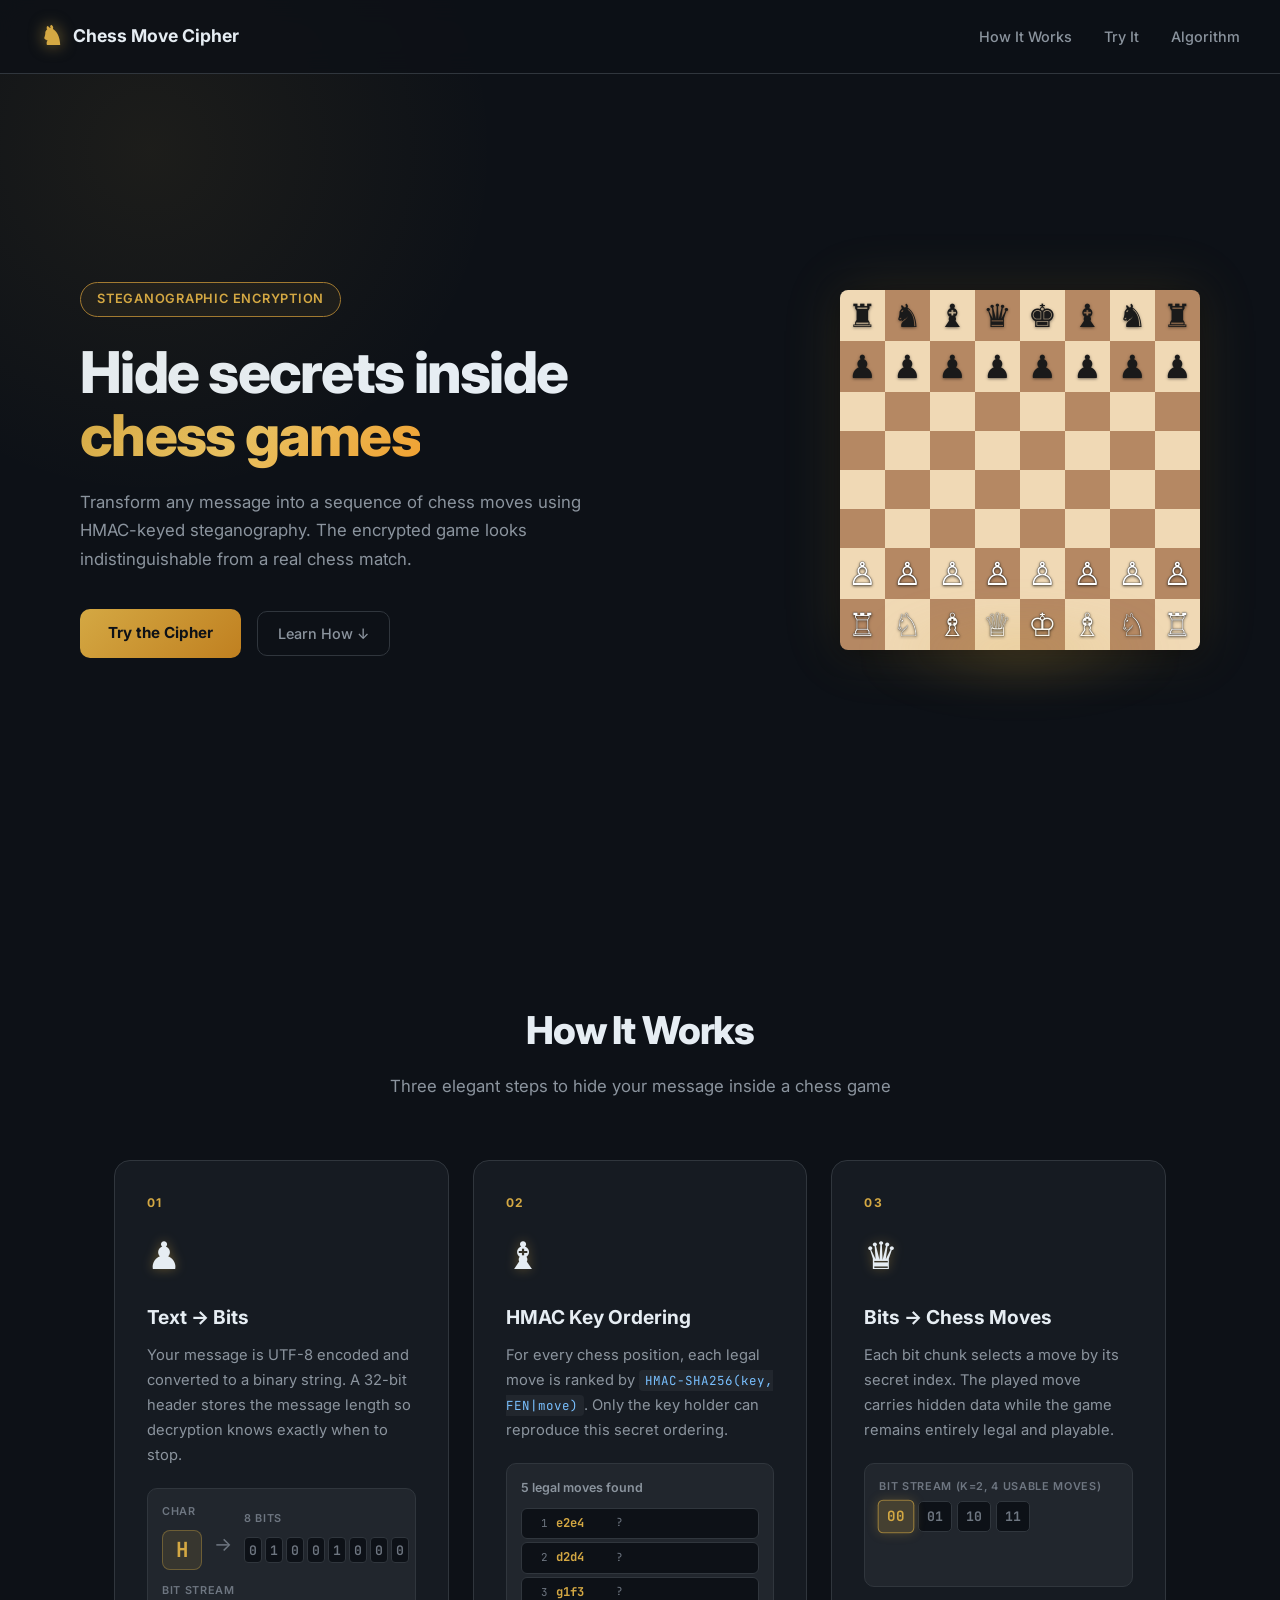
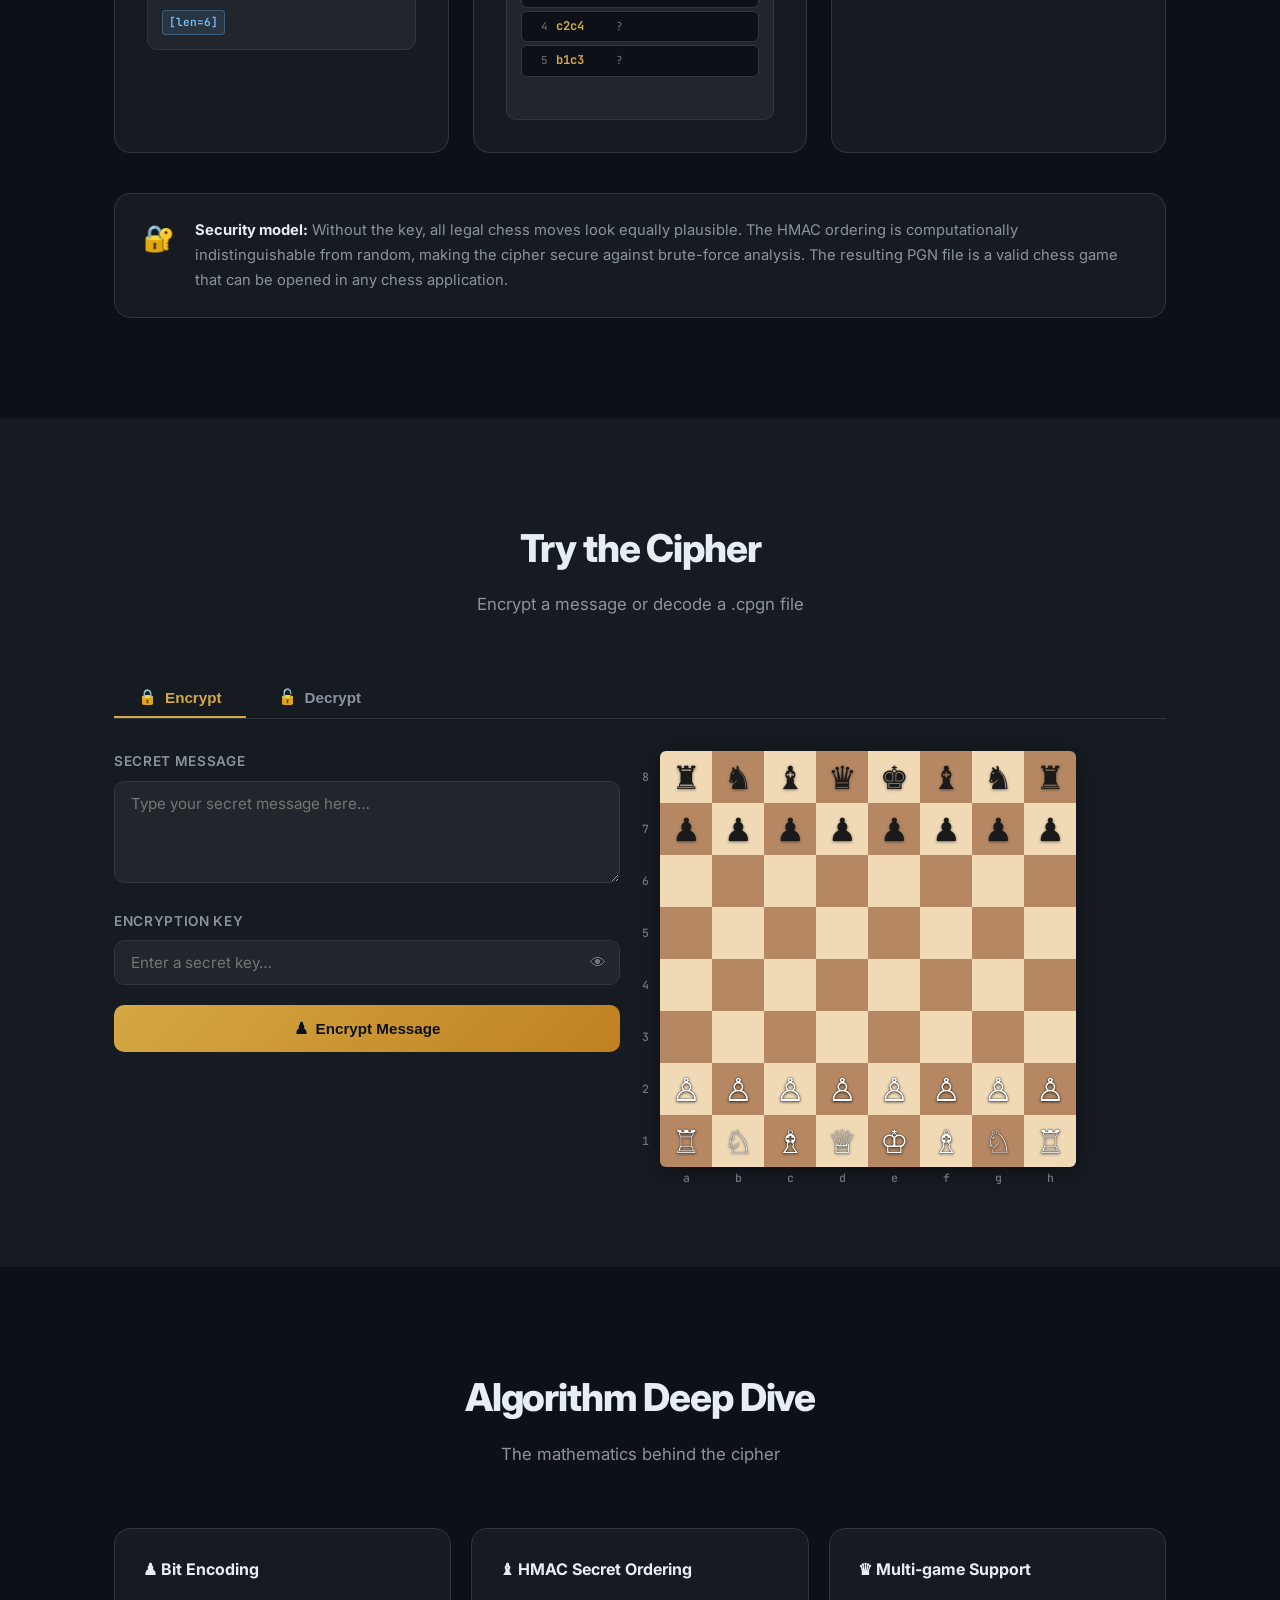
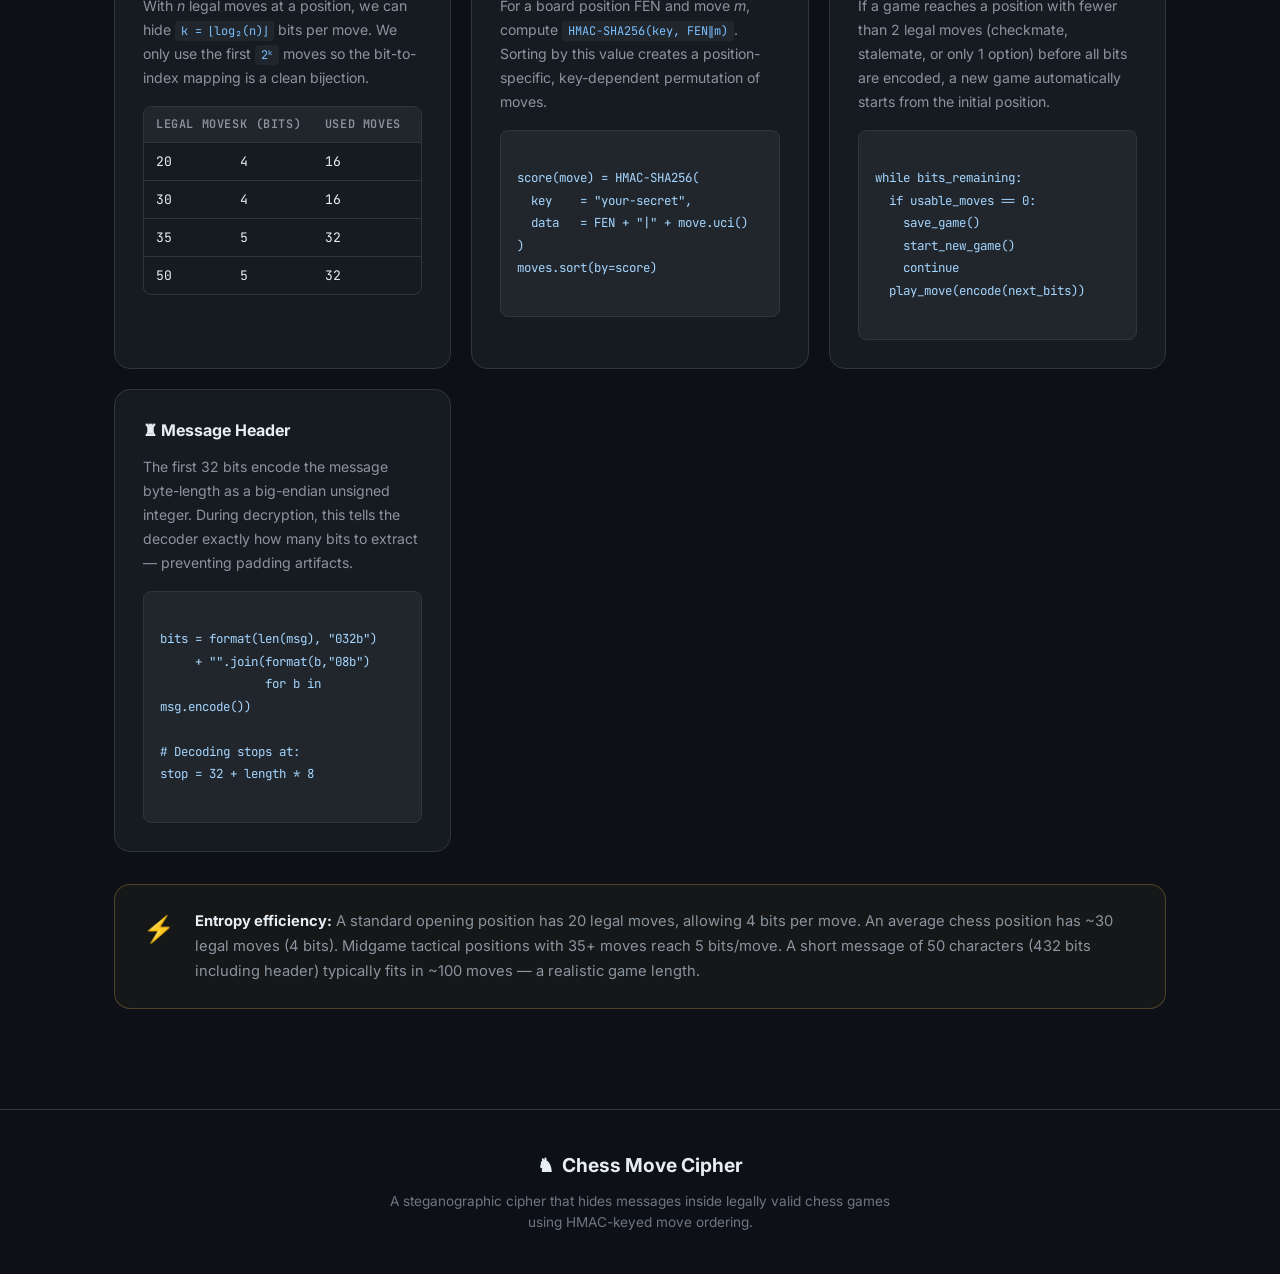
==== templates/index.html @ 546f1a0b "Initial commit: Chess Move Cipher - main.py: core cipher refactored into OOP classes (BitConverter, " ====
<!DOCTYPE html>
<html lang="en">
<head>
  <meta charset="UTF-8">
  <meta name="viewport" content="width=device-width, initial-scale=1.0">
  <title>Chess Move Cipher</title>
  <link rel="preconnect" href="https://fonts.googleapis.com">
  <link rel="preconnect" href="https://fonts.gstatic.com" crossorigin>
  <link href="https://fonts.googleapis.com/css2?family=Inter:wght@300;400;500;600;700;800&family=JetBrains+Mono:wght@400;500&display=swap" rel="stylesheet">
  <link rel="stylesheet" href="/static/css/style.css">
</head>
<body>

  <!-- Navigation -->
  <nav class="navbar">
    <div class="nav-brand">
      <span class="nav-piece">♞</span>
      Chess Move Cipher
    </div>
    <div class="nav-links">
      <a href="#how-it-works">How It Works</a>
      <a href="#cipher-tool">Try It</a>
      <a href="#algorithm">Algorithm</a>
    </div>
  </nav>

  <!-- Hero -->
  <section class="hero">
    <div class="hero-content">
      <div class="hero-badge">Steganographic Encryption</div>
      <h1>Hide secrets inside<br><span class="gradient-text">chess games</span></h1>
      <p class="hero-sub">Transform any message into a sequence of chess moves using HMAC-keyed steganography. The encrypted game looks indistinguishable from a real chess match.</p>
      <div class="hero-cta">
        <a href="#cipher-tool" class="btn-primary">Try the Cipher</a>
        <a href="#how-it-works" class="btn-ghost">Learn How ↓</a>
      </div>
    </div>
    <div class="hero-visual">
      <div class="floating-board" id="hero-board"></div>
      <div class="board-glow"></div>
    </div>
  </section>

  <!-- How It Works -->
  <section id="how-it-works" class="section">
    <div class="container">
      <div class="section-header">
        <h2>How It Works</h2>
        <p>Three elegant steps to hide your message inside a chess game</p>
      </div>

      <div class="steps-grid">
        <!-- Step 1 -->
        <div class="step-card">
          <div class="step-num">01</div>
          <div class="step-icon-wrap"><span class="step-piece">♟</span></div>
          <h3>Text → Bits</h3>
          <p>Your message is UTF-8 encoded and converted to a binary string. A 32-bit header stores the message length so decryption knows exactly when to stop.</p>
          <div class="step-demo" id="demo-1">
            <div class="d1-row">
              <div class="d1-char-box">
                <div class="d1-micro-label">char</div>
                <div class="d1-char" id="d1-char">H</div>
              </div>
              <div class="d1-arrow">→</div>
              <div class="d1-bin-box">
                <div class="d1-micro-label">8 bits</div>
                <div class="d1-bits" id="d1-bits">
                  <span class="bc">0</span><span class="bc">1</span><span class="bc">0</span>
                  <span class="bc">0</span><span class="bc">1</span><span class="bc">0</span>
                  <span class="bc">0</span><span class="bc">0</span>
                </div>
              </div>
            </div>
            <div class="d1-stream-box">
              <div class="d1-micro-label">bit stream</div>
              <div class="d1-stream" id="d1-stream">
                <span class="d1-block hdr" title="32-bit length header">[header]</span>
              </div>
            </div>
          </div>
        </div>

        <!-- Step 2 -->
        <div class="step-card">
          <div class="step-num">02</div>
          <div class="step-icon-wrap"><span class="step-piece">♝</span></div>
          <h3>HMAC Key Ordering</h3>
          <p>For every chess position, each legal move is ranked by <code>HMAC-SHA256(key, FEN|move)</code>. Only the key holder can reproduce this secret ordering.</p>
          <div class="step-demo" id="demo-2">
            <div class="d2-status" id="d2-status">Computing scores…</div>
            <div class="d2-list" id="d2-list"></div>
            <div class="d2-calc" id="d2-calc"></div>
          </div>
        </div>

        <!-- Step 3 -->
        <div class="step-card">
          <div class="step-num">03</div>
          <div class="step-icon-wrap"><span class="step-piece">♛</span></div>
          <h3>Bits → Chess Moves</h3>
          <p>Each bit chunk selects a move by its secret index. The played move carries hidden data while the game remains entirely legal and playable.</p>
          <div class="step-demo" id="demo-3">
            <div class="d3-micro-label">bit stream  (k=2, 4 usable moves)</div>
            <div class="d3-chunks" id="d3-chunks"></div>
            <div class="d3-eq" id="d3-eq"></div>
            <div class="d3-moves" id="d3-moves"></div>
          </div>
        </div>
      </div>

      <!-- Security note -->
      <div class="info-card">
        <div class="info-icon">🔐</div>
        <div class="info-text">
          <strong>Security model:</strong> Without the key, all legal chess moves look equally plausible. The HMAC ordering is computationally indistinguishable from random, making the cipher secure against brute-force analysis. The resulting PGN file is a valid chess game that can be opened in any chess application.
        </div>
      </div>
    </div>
  </section>

  <!-- Cipher Tool -->
  <section id="cipher-tool" class="section cipher-section">
    <div class="container">
      <div class="section-header">
        <h2>Try the Cipher</h2>
        <p>Encrypt a message or decode a .cpgn file</p>
      </div>

      <div class="tabs">
        <button class="tab active" data-tab="encrypt">
          <span>🔒</span> Encrypt
        </button>
        <button class="tab" data-tab="decrypt">
          <span>🔓</span> Decrypt
        </button>
      </div>

      <!-- Encrypt Panel -->
      <div id="tab-encrypt" class="tab-panel active">
        <div class="tool-layout">

          <!-- Left: Inputs -->
          <div class="tool-inputs">
            <div class="form-group">
              <label for="enc-message">Secret Message</label>
              <textarea id="enc-message" rows="4" placeholder="Type your secret message here…"></textarea>
            </div>
            <div class="form-group">
              <label for="enc-key">Encryption Key</label>
              <div class="input-wrap">
                <input type="password" id="enc-key" placeholder="Enter a secret key…">
                <button class="toggle-pw" data-target="enc-key" title="Show/hide key">👁</button>
              </div>
            </div>
            <button id="encrypt-btn" class="btn-primary btn-full">
              <span class="btn-icon">♟</span> Encrypt Message
            </button>
            <div id="enc-error" class="error-msg" style="display:none"></div>
          </div>

          <!-- Right: Chess board -->
          <div class="tool-board">
            <div class="board-wrap">
              <div id="enc-board" class="chess-board"></div>
              <div class="board-coords-files">
                <span>a</span><span>b</span><span>c</span><span>d</span>
                <span>e</span><span>f</span><span>g</span><span>h</span>
              </div>
              <div class="board-coords-ranks">
                <span>8</span><span>7</span><span>6</span><span>5</span>
                <span>4</span><span>3</span><span>2</span><span>1</span>
              </div>
            </div>

            <div id="step-info" class="step-info" style="display:none">
              <div class="step-row">
                <div class="step-stat">
                  <span class="stat-label">Move</span>
                  <span class="stat-value mono" id="si-move">—</span>
                </div>
                <div class="step-stat">
                  <span class="stat-label">Bits encoded</span>
                  <span class="stat-value mono highlight-bits" id="si-bits">—</span>
                </div>
                <div class="step-stat">
                  <span class="stat-label">Index / Total</span>
                  <span class="stat-value mono" id="si-index">—</span>
                </div>
                <div class="step-stat">
                  <span class="stat-label">Capacity</span>
                  <span class="stat-value mono" id="si-k">—</span>
                </div>
              </div>
            </div>

            <div id="anim-controls" class="anim-controls" style="display:none">
              <button id="btn-prev" class="ctrl-btn" title="Previous move">◀</button>
              <button id="btn-play" class="ctrl-btn ctrl-play" title="Play/Pause">▶</button>
              <button id="btn-next" class="ctrl-btn" title="Next move">▶</button>
              <span id="anim-progress" class="anim-progress">0 / 0</span>
              <div class="speed-wrap">
                <label>Speed</label>
                <input type="range" id="speed-slider" min="200" max="2000" value="700" step="100">
              </div>
            </div>
          </div>
        </div>

        <!-- Bit stream visualization -->
        <div id="bits-section" class="bits-section" style="display:none">
          <h3>Bit Stream <span class="tag" id="bits-total-tag"></span></h3>
          <p class="bits-hint">Each coloured block = one move's payload. Hover to see details.</p>
          <div id="bits-stream" class="bits-stream"></div>
        </div>

        <!-- Stats bar -->
        <div id="enc-stats" class="stats-bar" style="display:none">
          <div class="stat-item">
            <span class="stat-n" id="stat-games">—</span>
            <span class="stat-lbl">Games</span>
          </div>
          <div class="stat-item">
            <span class="stat-n" id="stat-moves">—</span>
            <span class="stat-lbl">Moves</span>
          </div>
          <div class="stat-item">
            <span class="stat-n" id="stat-bits">—</span>
            <span class="stat-lbl">Bits</span>
          </div>
          <div class="stat-item">
            <span class="stat-n" id="stat-efficiency">—</span>
            <span class="stat-lbl">Bits/move avg</span>
          </div>
        </div>

        <!-- PGN Output -->
        <div id="pgn-section" class="pgn-section" style="display:none">
          <div class="pgn-header">
            <h3>Encrypted PGN <span class="tag">.cpgn</span></h3>
            <div class="pgn-actions">
              <button id="copy-pgn" class="btn-ghost btn-sm">📋 Copy</button>
              <button id="download-pgn" class="btn-ghost btn-sm">⬇ Download .cpgn</button>
            </div>
          </div>
          <textarea id="pgn-output" class="pgn-textarea mono" readonly rows="8"></textarea>
        </div>
      </div>

      <!-- Decrypt Panel -->
      <div id="tab-decrypt" class="tab-panel">
        <div class="tool-layout">
          <div class="tool-inputs">
            <div class="form-group">
              <label for="dec-pgn">Encrypted PGN / .cpgn contents</label>
              <textarea id="dec-pgn" rows="8" placeholder="Paste the PGN content here…" class="mono"></textarea>
            </div>
            <div class="form-group">
              <label for="dec-key">Decryption Key</label>
              <div class="input-wrap">
                <input type="password" id="dec-key" placeholder="Enter the secret key…">
                <button class="toggle-pw" data-target="dec-key" title="Show/hide key">👁</button>
              </div>
            </div>
            <button id="decrypt-btn" class="btn-primary btn-full">
              <span class="btn-icon">♜</span> Decrypt Message
            </button>
            <div id="dec-error" class="error-msg" style="display:none"></div>
          </div>

          <div class="tool-board">
            <div id="dec-result" class="dec-result" style="display:none">
              <div class="result-icon">🔓</div>
              <h3>Decrypted Message</h3>
              <div id="dec-message" class="message-box"></div>
              <button id="copy-message" class="btn-ghost btn-sm">📋 Copy message</button>
            </div>
            <div id="dec-placeholder" class="dec-placeholder">
              <span class="placeholder-piece">♜</span>
              <p>Paste a PGN and key to decrypt</p>
            </div>
          </div>
        </div>
      </div>
    </div>
  </section>

  <!-- Algorithm deep dive -->
  <section id="algorithm" class="section algo-section">
    <div class="container">
      <div class="section-header">
        <h2>Algorithm Deep Dive</h2>
        <p>The mathematics behind the cipher</p>
      </div>

      <div class="algo-grid">
        <div class="algo-card">
          <h3>♟ Bit Encoding</h3>
          <p>With <em>n</em> legal moves at a position, we can hide <code>k = ⌊log₂(n)⌋</code> bits per move. We only use the first <code>2ᵏ</code> moves so the bit-to-index mapping is a clean bijection.</p>
          <div class="algo-table">
            <div class="algo-row header">
              <span>Legal moves</span><span>k (bits)</span><span>Used moves</span>
            </div>
            <div class="algo-row"><span>20</span><span>4</span><span>16</span></div>
            <div class="algo-row"><span>30</span><span>4</span><span>16</span></div>
            <div class="algo-row"><span>35</span><span>5</span><span>32</span></div>
            <div class="algo-row"><span>50</span><span>5</span><span>32</span></div>
          </div>
        </div>

        <div class="algo-card">
          <h3>♝ HMAC Secret Ordering</h3>
          <p>For a board position FEN and move <em>m</em>, compute <code>HMAC-SHA256(key, FEN‖m)</code>. Sorting by this value creates a position-specific, key-dependent permutation of moves.</p>
          <div class="algo-code">
score(move) = HMAC-SHA256(
  key    = "your-secret",
  data   = FEN + "|" + move.uci()
)
moves.sort(by=score)
          </div>
        </div>

        <div class="algo-card">
          <h3>♛ Multi-game Support</h3>
          <p>If a game reaches a position with fewer than 2 legal moves (checkmate, stalemate, or only 1 option) before all bits are encoded, a new game automatically starts from the initial position.</p>
          <div class="algo-code">
while bits_remaining:
  if usable_moves == 0:
    save_game()
    start_new_game()
    continue
  play_move(encode(next_bits))
          </div>
        </div>

        <div class="algo-card">
          <h3>♜ Message Header</h3>
          <p>The first 32 bits encode the message byte-length as a big-endian unsigned integer. During decryption, this tells the decoder exactly how many bits to extract — preventing padding artifacts.</p>
          <div class="algo-code">
bits = format(len(msg), "032b")
     + "".join(format(b,"08b")
               for b in msg.encode())

# Decoding stops at:
stop = 32 + length * 8
          </div>
        </div>
      </div>

      <div class="info-card accent">
        <div class="info-icon">⚡</div>
        <div class="info-text">
          <strong>Entropy efficiency:</strong> A standard opening position has 20 legal moves, allowing 4 bits per move. An average chess position has ~30 legal moves (4 bits). Midgame tactical positions with 35+ moves reach 5 bits/move. A short message of 50 characters (432 bits including header) typically fits in ~100 moves — a realistic game length.
        </div>
      </div>
    </div>
  </section>

  <!-- Footer -->
  <footer class="footer">
    <div class="container">
      <div class="footer-brand">
        <span>♞</span> Chess Move Cipher
      </div>
      <p>A steganographic cipher that hides messages inside legally valid chess games using HMAC-keyed move ordering.</p>
    </div>
  </footer>

  <script src="/static/js/main.js"></script>
</body>
</html>
---- static/css/style.css ----
/* ============================================================
   Chess Move Cipher — Stylesheet
   ============================================================ */

:root {
  --bg:           #0d1117;
  --bg-2:         #161b22;
  --bg-3:         #21262d;
  --border:       #30363d;
  --border-light: #3d444d;
  --gold:         #d4a843;
  --gold-dim:     #a07830;
  --green:        #2ea043;
  --red:          #f85149;
  --text:         #e6edf3;
  --text-muted:   #8b949e;
  --text-dim:     #6e7681;
  --sq-light:     #f0d9b5;
  --sq-dark:      #b58863;
  --hl-from:      rgba(20, 160, 50, 0.65);
  --hl-to:        rgba(255, 200, 0, 0.60);
  --hl-last:      rgba(155, 199, 0, 0.40);
  --radius:       10px;
  --radius-lg:    16px;
  --shadow:       0 4px 24px rgba(0,0,0,0.4);
}

*, *::before, *::after { box-sizing: border-box; margin: 0; padding: 0; }

html { scroll-behavior: smooth; }

body {
  font-family: 'Inter', sans-serif;
  background: var(--bg);
  color: var(--text);
  line-height: 1.6;
  overflow-x: hidden;
}

a { color: var(--gold); text-decoration: none; }
a:hover { color: #e8c060; }

code {
  font-family: 'JetBrains Mono', monospace;
  background: var(--bg-3);
  padding: 2px 6px;
  border-radius: 4px;
  font-size: 0.85em;
  color: #79c0ff;
}

.mono { font-family: 'JetBrains Mono', monospace; }
.container { max-width: 1100px; margin: 0 auto; padding: 0 24px; }

/* ─── Navbar ─── */
.navbar {
  position: fixed;
  top: 0; left: 0; right: 0;
  z-index: 100;
  display: flex;
  align-items: center;
  justify-content: space-between;
  padding: 16px 40px;
  background: rgba(13,17,23,0.85);
  backdrop-filter: blur(12px);
  border-bottom: 1px solid var(--border);
}

.nav-brand {
  display: flex;
  align-items: center;
  gap: 10px;
  font-weight: 700;
  font-size: 1.1rem;
  color: var(--text);
}

.nav-piece {
  font-size: 1.6rem;
  color: var(--gold);
  filter: drop-shadow(0 0 8px rgba(212,168,67,0.6));
}

.nav-links {
  display: flex;
  gap: 32px;
}

.nav-links a {
  color: var(--text-muted);
  font-size: 0.9rem;
  font-weight: 500;
  transition: color 0.2s;
}
.nav-links a:hover { color: var(--text); }

/* ─── Hero ─── */
.hero {
  min-height: 100vh;
  display: flex;
  align-items: center;
  justify-content: space-between;
  padding: 100px 80px 60px;
  gap: 60px;
  position: relative;
  overflow: hidden;
}

.hero::before {
  content: '';
  position: absolute;
  top: -200px; left: -200px;
  width: 700px; height: 700px;
  background: radial-gradient(circle, rgba(212,168,67,0.08) 0%, transparent 70%);
  pointer-events: none;
}

.hero-content { flex: 1; max-width: 560px; }

.hero-badge {
  display: inline-block;
  padding: 6px 16px;
  border: 1px solid var(--gold-dim);
  border-radius: 100px;
  font-size: 0.8rem;
  font-weight: 600;
  color: var(--gold);
  letter-spacing: 0.06em;
  text-transform: uppercase;
  margin-bottom: 24px;
  background: rgba(212,168,67,0.06);
}

.hero h1 {
  font-size: clamp(2.4rem, 5vw, 3.6rem);
  font-weight: 800;
  line-height: 1.1;
  letter-spacing: -0.03em;
  margin-bottom: 20px;
}

.gradient-text {
  background: linear-gradient(135deg, var(--gold) 0%, #e8c060 50%, #f0a030 100%);
  -webkit-background-clip: text;
  -webkit-text-fill-color: transparent;
  background-clip: text;
}

.hero-sub {
  font-size: 1.05rem;
  color: var(--text-muted);
  margin-bottom: 36px;
  line-height: 1.7;
}

.hero-cta { display: flex; gap: 16px; align-items: center; flex-wrap: wrap; }

/* ─── Buttons ─── */
.btn-primary {
  display: inline-flex;
  align-items: center;
  gap: 8px;
  padding: 12px 28px;
  background: linear-gradient(135deg, var(--gold) 0%, #c08020 100%);
  color: #0d1117;
  font-weight: 700;
  font-size: 0.95rem;
  border: none;
  border-radius: var(--radius);
  cursor: pointer;
  transition: all 0.2s;
  text-decoration: none;
}
.btn-primary:hover {
  transform: translateY(-2px);
  box-shadow: 0 8px 24px rgba(212,168,67,0.4);
  color: #0d1117;
}
.btn-primary:active { transform: translateY(0); }

.btn-primary.btn-full { width: 100%; justify-content: center; padding: 14px; }

.btn-ghost {
  display: inline-flex;
  align-items: center;
  gap: 6px;
  padding: 10px 20px;
  background: transparent;
  color: var(--text-muted);
  font-weight: 500;
  font-size: 0.9rem;
  border: 1px solid var(--border);
  border-radius: var(--radius);
  cursor: pointer;
  transition: all 0.2s;
  text-decoration: none;
}
.btn-ghost:hover { border-color: var(--border-light); color: var(--text); background: var(--bg-2); }

.btn-ghost.btn-sm { padding: 7px 14px; font-size: 0.82rem; }

/* ─── Hero Board (decoration) ─── */
.hero-visual {
  position: relative;
  flex-shrink: 0;
}

.floating-board {
  width: 360px;
  height: 360px;
  display: grid;
  grid-template-columns: repeat(8, 1fr);
  grid-template-rows: repeat(8, 1fr);
  border-radius: 8px;
  overflow: hidden;
  box-shadow: var(--shadow), 0 0 60px rgba(212,168,67,0.15);
  animation: float 4s ease-in-out infinite;
}

@keyframes float {
  0%, 100% { transform: translateY(0) rotate(-2deg); }
  50% { transform: translateY(-12px) rotate(-2deg); }
}

.board-glow {
  position: absolute;
  bottom: -40px; left: 50%;
  transform: translateX(-50%);
  width: 300px; height: 80px;
  background: radial-gradient(ellipse, rgba(212,168,67,0.25) 0%, transparent 70%);
  filter: blur(20px);
}

/* ─── Sections ─── */
.section {
  padding: 100px 0;
}

.section-header {
  text-align: center;
  margin-bottom: 60px;
}

.section-header h2 {
  font-size: clamp(1.8rem, 3vw, 2.6rem);
  font-weight: 800;
  letter-spacing: -0.03em;
  margin-bottom: 12px;
}

.section-header p {
  color: var(--text-muted);
  font-size: 1.05rem;
}

/* ─── Steps ─── */
.steps-grid {
  display: grid;
  grid-template-columns: repeat(auto-fit, minmax(300px, 1fr));
  gap: 24px;
  margin-bottom: 40px;
}

.step-card {
  background: var(--bg-2);
  border: 1px solid var(--border);
  border-radius: var(--radius-lg);
  padding: 32px;
  transition: border-color 0.2s, transform 0.2s;
  position: relative;
  overflow: hidden;
}

.step-card::before {
  content: '';
  position: absolute;
  top: 0; left: 0; right: 0;
  height: 2px;
  background: linear-gradient(90deg, var(--gold), transparent);
  opacity: 0;
  transition: opacity 0.2s;
}

.step-card:hover {
  border-color: var(--border-light);
  transform: translateY(-4px);
}
.step-card:hover::before { opacity: 1; }

.step-num {
  font-size: 0.75rem;
  font-weight: 700;
  color: var(--gold);
  letter-spacing: 0.1em;
  margin-bottom: 12px;
}

.step-icon-wrap {
  margin-bottom: 16px;
}

.step-piece {
  font-size: 2.4rem;
  filter: drop-shadow(0 0 6px rgba(212,168,67,0.4));
}

.step-card h3 {
  font-size: 1.2rem;
  font-weight: 700;
  margin-bottom: 10px;
}

.step-card p {
  color: var(--text-muted);
  font-size: 0.92rem;
  line-height: 1.7;
  margin-bottom: 20px;
}

.step-code {
  font-family: 'JetBrains Mono', monospace;
  font-size: 0.78rem;
  background: var(--bg-3);
  border: 1px solid var(--border);
  border-radius: 8px;
  padding: 14px 16px;
  line-height: 1.8;
  overflow-x: auto;
  white-space: pre-wrap;
  overflow-wrap: break-word;
  word-break: break-all;
}

.code-comment { color: var(--text-dim); }
.code-header { color: #79c0ff; }
.code-data { color: #a5d6ff; }

/* ─── Info card ─── */
.info-card {
  display: flex;
  align-items: flex-start;
  gap: 20px;
  background: var(--bg-2);
  border: 1px solid var(--border);
  border-radius: var(--radius-lg);
  padding: 24px 28px;
  margin-top: 32px;
}

.info-card.accent {
  border-color: rgba(212,168,67,0.3);
  background: rgba(212,168,67,0.04);
}

.info-icon { font-size: 1.6rem; flex-shrink: 0; }

.info-text {
  font-size: 0.92rem;
  color: var(--text-muted);
  line-height: 1.7;
}

.info-text strong { color: var(--text); }

/* ─── Cipher Tool ─── */
.cipher-section { background: var(--bg-2); }

.tabs {
  display: flex;
  gap: 8px;
  margin-bottom: 32px;
  border-bottom: 1px solid var(--border);
  padding-bottom: 1px;
}

.tab {
  display: flex;
  align-items: center;
  gap: 8px;
  padding: 10px 24px;
  background: none;
  border: none;
  border-bottom: 2px solid transparent;
  color: var(--text-muted);
  font-size: 0.95rem;
  font-weight: 600;
  cursor: pointer;
  transition: all 0.15s;
  margin-bottom: -1px;
}

.tab:hover { color: var(--text); }

.tab.active {
  color: var(--gold);
  border-bottom-color: var(--gold);
}

.tab-panel { display: none; }
.tab-panel.active { display: block; }

.tool-layout {
  display: grid;
  grid-template-columns: 1fr 1fr;
  gap: 40px;
  align-items: start;
}

/* ─── Form ─── */
.form-group {
  margin-bottom: 20px;
}

.form-group label {
  display: block;
  font-size: 0.85rem;
  font-weight: 600;
  color: var(--text-muted);
  margin-bottom: 8px;
  text-transform: uppercase;
  letter-spacing: 0.05em;
}

.form-group textarea,
.form-group input[type="text"],
.form-group input[type="password"] {
  width: 100%;
  background: var(--bg-3);
  border: 1px solid var(--border);
  border-radius: var(--radius);
  color: var(--text);
  font-size: 0.95rem;
  padding: 12px 16px;
  transition: border-color 0.2s;
  resize: vertical;
  font-family: inherit;
  outline: none;
}

.form-group textarea:focus,
.form-group input:focus {
  border-color: var(--gold-dim);
  box-shadow: 0 0 0 3px rgba(212,168,67,0.1);
}

.form-group textarea.mono,
.pgn-textarea {
  font-family: 'JetBrains Mono', monospace;
  font-size: 0.82rem;
}

.input-wrap {
  position: relative;
}

.input-wrap input { padding-right: 44px; }

.toggle-pw {
  position: absolute;
  right: 10px; top: 50%;
  transform: translateY(-50%);
  background: none;
  border: none;
  cursor: pointer;
  font-size: 1rem;
  color: var(--text-dim);
  padding: 4px;
  transition: color 0.2s;
}
.toggle-pw:hover { color: var(--text); }

.btn-icon { font-size: 1rem; }

/* ─── Chess Board ─── */
.tool-board { position: sticky; top: 100px; }

.board-wrap {
  position: relative;
  display: inline-flex;
  flex-direction: column;
  align-items: flex-start;
}

.chess-board {
  display: grid;
  /* column/row sizes are set by JS so every square is identical px size */
  grid-template-columns: repeat(8, 52px);
  grid-template-rows: repeat(8, 52px);
  width: 416px;
  height: 416px;
  border-radius: 6px;
  overflow: hidden;
  box-shadow: var(--shadow);
  user-select: none;
  flex-shrink: 0;
}

.board-coords-files,
.board-coords-ranks {
  display: flex;
  position: absolute;
}

.board-coords-files {
  bottom: -20px; left: 0; right: 0;
  justify-content: space-around;
}

.board-coords-ranks {
  top: 0; bottom: 0;
  left: -18px;
  flex-direction: column;
  justify-content: space-around;
}

.board-coords-files span,
.board-coords-ranks span {
  font-size: 0.72rem;
  color: var(--text-dim);
  font-weight: 500;
  font-family: 'JetBrains Mono', monospace;
}

.sq {
  display: flex;
  align-items: center;
  justify-content: center;
  font-size: clamp(1.4rem, 3.5vw, 2rem);
  cursor: default;
  transition: background 0.25s;
  position: relative;
}

.sq.light { background: var(--sq-light); }
.sq.dark  { background: var(--sq-dark); }

.sq.hl-from { background: var(--hl-from) !important; }
.sq.hl-to   { background: var(--hl-to)   !important; }
.sq.hl-last { background: var(--hl-last)  !important; }

.piece-white { color: #fff; text-shadow: 0 1px 3px rgba(0,0,0,0.8), 0 0 1px #000; }
.piece-black { color: #1a1a1a; text-shadow: 0 1px 3px rgba(0,0,0,0.5); }

/* ─── Step Info ─── */
.step-info {
  margin-top: 30px;
  background: var(--bg-3);
  border: 1px solid var(--border);
  border-radius: var(--radius);
  padding: 16px;
}

.step-row {
  display: grid;
  grid-template-columns: repeat(4, 1fr);
  gap: 12px;
}

.step-stat {
  display: flex;
  flex-direction: column;
  gap: 4px;
}

.stat-label {
  font-size: 0.72rem;
  font-weight: 600;
  color: var(--text-dim);
  text-transform: uppercase;
  letter-spacing: 0.05em;
}

.stat-value {
  font-size: 0.9rem;
  font-weight: 600;
  color: var(--text);
}

.highlight-bits { color: var(--gold); }

/* ─── Animation Controls ─── */
.anim-controls {
  display: flex;
  align-items: center;
  gap: 10px;
  margin-top: 14px;
  flex-wrap: wrap;
}

.ctrl-btn {
  width: 36px; height: 36px;
  background: var(--bg-3);
  border: 1px solid var(--border);
  border-radius: 8px;
  color: var(--text);
  font-size: 0.8rem;
  cursor: pointer;
  transition: all 0.15s;
  display: flex;
  align-items: center;
  justify-content: center;
}
.ctrl-btn:hover { background: var(--border); }
.ctrl-btn.ctrl-play {
  background: var(--gold);
  color: #0d1117;
  border-color: var(--gold);
  font-weight: 700;
}
.ctrl-btn.ctrl-play:hover { background: #e8c060; }

.ctrl-btn.paused { background: var(--bg-3); color: var(--gold); border-color: var(--gold); }

.anim-progress {
  font-size: 0.82rem;
  color: var(--text-muted);
  font-family: 'JetBrains Mono', monospace;
  min-width: 60px;
}

.speed-wrap {
  display: flex;
  align-items: center;
  gap: 8px;
  margin-left: auto;
}

.speed-wrap label {
  font-size: 0.78rem;
  color: var(--text-dim);
}

.speed-wrap input[type="range"] {
  width: 80px;
  accent-color: var(--gold);
}

/* ─── Bits Stream ─── */
.bits-section {
  margin-top: 48px;
}

.bits-section h3 {
  font-size: 1rem;
  font-weight: 700;
  margin-bottom: 6px;
}

.bits-hint {
  font-size: 0.82rem;
  color: var(--text-dim);
  margin-bottom: 16px;
}

.tag {
  display: inline-block;
  padding: 2px 8px;
  background: rgba(212,168,67,0.12);
  border: 1px solid rgba(212,168,67,0.3);
  border-radius: 4px;
  font-size: 0.72rem;
  color: var(--gold);
  font-weight: 600;
  margin-left: 8px;
  vertical-align: middle;
}

.bits-stream {
  display: flex;
  flex-wrap: wrap;
  gap: 4px;
  font-family: 'JetBrains Mono', monospace;
  font-size: 0.78rem;
  padding: 16px;
  background: var(--bg-3);
  border: 1px solid var(--border);
  border-radius: var(--radius);
  max-height: 140px;
  overflow-y: auto;
}

.bit-block {
  padding: 2px 5px;
  border-radius: 3px;
  cursor: pointer;
  transition: opacity 0.2s, transform 0.1s;
  white-space: nowrap;
}

.bit-block:hover { transform: scale(1.05); opacity: 0.9; }

.bit-block.header {
  background: rgba(121,192,255,0.15);
  color: #79c0ff;
  border: 1px solid rgba(121,192,255,0.3);
}

.bit-block.active {
  background: rgba(212,168,67,0.25);
  color: var(--gold);
  border: 1px solid rgba(212,168,67,0.5);
  box-shadow: 0 0 8px rgba(212,168,67,0.3);
}

.bit-block.done {
  background: rgba(46,160,67,0.12);
  color: #56d364;
  border: 1px solid rgba(46,160,67,0.2);
}

.bit-block.pending {
  background: var(--bg);
  color: var(--text-dim);
  border: 1px solid var(--border);
}

/* ─── Stats bar ─── */
.stats-bar {
  display: flex;
  gap: 8px;
  margin-top: 24px;
  flex-wrap: wrap;
}

.stat-item {
  flex: 1;
  min-width: 100px;
  background: var(--bg-3);
  border: 1px solid var(--border);
  border-radius: var(--radius);
  padding: 14px 16px;
  display: flex;
  flex-direction: column;
  align-items: center;
  gap: 4px;
}

.stat-n {
  font-size: 1.6rem;
  font-weight: 800;
  color: var(--gold);
  font-variant-numeric: tabular-nums;
}

.stat-lbl {
  font-size: 0.72rem;
  color: var(--text-dim);
  font-weight: 600;
  text-transform: uppercase;
  letter-spacing: 0.05em;
}

/* ─── PGN section ─── */
.pgn-section { margin-top: 32px; }

.pgn-header {
  display: flex;
  align-items: center;
  justify-content: space-between;
  margin-bottom: 12px;
}

.pgn-header h3 {
  font-size: 1rem;
  font-weight: 700;
}

.pgn-actions { display: flex; gap: 8px; }

.pgn-textarea {
  width: 100%;
  background: var(--bg-3);
  border: 1px solid var(--border);
  border-radius: var(--radius);
  color: var(--text);
  padding: 14px 16px;
  resize: vertical;
  outline: none;
  font-size: 0.8rem;
  line-height: 1.6;
}

/* ─── Decrypt result ─── */
.dec-result {
  background: var(--bg-3);
  border: 1px solid var(--border);
  border-radius: var(--radius-lg);
  padding: 32px;
  text-align: center;
}

.result-icon { font-size: 3rem; margin-bottom: 16px; }

.dec-result h3 {
  font-size: 1.1rem;
  font-weight: 700;
  margin-bottom: 16px;
  color: var(--green);
}

.message-box {
  background: var(--bg);
  border: 1px solid var(--border);
  border-radius: var(--radius);
  padding: 20px 24px;
  font-size: 1.05rem;
  color: var(--text);
  word-break: break-word;
  white-space: pre-wrap;
  text-align: left;
  margin-bottom: 16px;
  min-height: 60px;
  line-height: 1.7;
}

.dec-placeholder {
  background: var(--bg-3);
  border: 1px dashed var(--border);
  border-radius: var(--radius-lg);
  padding: 60px 32px;
  text-align: center;
}

.placeholder-piece {
  font-size: 3.5rem;
  color: var(--text-dim);
  display: block;
  margin-bottom: 12px;
}

.dec-placeholder p {
  color: var(--text-dim);
  font-size: 0.92rem;
}

/* ─── Error ─── */
.error-msg {
  margin-top: 12px;
  padding: 12px 16px;
  background: rgba(248,81,73,0.08);
  border: 1px solid rgba(248,81,73,0.3);
  border-radius: var(--radius);
  color: var(--red);
  font-size: 0.88rem;
}

/* ─── Algorithm section ─── */
.algo-section { background: var(--bg); }

.algo-grid {
  display: grid;
  grid-template-columns: repeat(auto-fit, minmax(280px, 1fr));
  gap: 20px;
  margin-bottom: 32px;
}

.algo-card {
  background: var(--bg-2);
  border: 1px solid var(--border);
  border-radius: var(--radius-lg);
  padding: 28px;
  transition: border-color 0.2s;
}
.algo-card:hover { border-color: var(--border-light); }

.algo-card h3 {
  font-size: 1rem;
  font-weight: 700;
  margin-bottom: 12px;
}

.algo-card p {
  font-size: 0.88rem;
  color: var(--text-muted);
  line-height: 1.7;
  margin-bottom: 16px;
}

.algo-table {
  font-size: 0.82rem;
  font-family: 'JetBrains Mono', monospace;
  border: 1px solid var(--border);
  border-radius: 8px;
  overflow: hidden;
}

.algo-row {
  display: grid;
  grid-template-columns: repeat(3, 1fr);
  padding: 8px 12px;
  border-bottom: 1px solid var(--border);
}
.algo-row:last-child { border-bottom: none; }
.algo-row.header {
  background: var(--bg-3);
  font-weight: 600;
  color: var(--text-muted);
  font-size: 0.74rem;
  text-transform: uppercase;
  letter-spacing: 0.05em;
}

.algo-code {
  font-family: 'JetBrains Mono', monospace;
  font-size: 0.78rem;
  background: var(--bg-3);
  border: 1px solid var(--border);
  border-radius: 8px;
  padding: 14px 16px;
  color: #a5d6ff;
  line-height: 1.8;
  white-space: pre-wrap;
  overflow-wrap: break-word;
  overflow-x: auto;
}

/* ─── Footer ─── */
.footer {
  border-top: 1px solid var(--border);
  padding: 40px 0;
  text-align: center;
}

.footer-brand {
  font-size: 1.2rem;
  font-weight: 700;
  margin-bottom: 10px;
  display: flex;
  align-items: center;
  justify-content: center;
  gap: 8px;
}

.footer p {
  color: var(--text-dim);
  font-size: 0.85rem;
  max-width: 500px;
  margin: 0 auto;
}

/* ─── Loading spinner ─── */
@keyframes spin { to { transform: rotate(360deg); } }
.spinner {
  display: inline-block;
  width: 18px; height: 18px;
  border: 2px solid rgba(255,255,255,0.2);
  border-top-color: currentColor;
  border-radius: 50%;
  animation: spin 0.6s linear infinite;
  vertical-align: middle;
  margin-right: 8px;
}

/* ─── Responsive ─── */
@media (max-width: 900px) {
  .hero { flex-direction: column; padding: 100px 24px 60px; text-align: center; }
  .hero-cta { justify-content: center; }
  .hero-visual { display: none; }
  .tool-layout { grid-template-columns: 1fr; }
  .tool-board { position: static; }
  .chess-board { max-width: 340px; }
  .step-row { grid-template-columns: repeat(2, 1fr); }
  .navbar { padding: 16px 20px; }
  .nav-links { display: none; }
}

@media (max-width: 600px) {
  .steps-grid { grid-template-columns: 1fr; }
  .algo-grid { grid-template-columns: 1fr; }
  .stats-bar { gap: 6px; }
  .stat-item { min-width: 80px; }
  .hero { padding: 90px 16px 40px; }
}

/* ─── Scrollbar ─── */
::-webkit-scrollbar { width: 6px; height: 6px; }
::-webkit-scrollbar-track { background: var(--bg-2); }
::-webkit-scrollbar-thumb { background: var(--border-light); border-radius: 3px; }
::-webkit-scrollbar-thumb:hover { background: var(--text-dim); }

/* ─── Pulse animation for encrypting ─── */
@keyframes pulseBorder {
  0%, 100% { box-shadow: 0 0 0 0 rgba(212,168,67,0); }
  50% { box-shadow: 0 0 0 6px rgba(212,168,67,0.15); }
}
.chess-board.encrypting { animation: pulseBorder 1.2s ease-in-out infinite; }

/* ─── Tooltip ─── */
.bit-block[data-tip] { position: relative; }

/* ============================================================
   Step Demo Animations
   ============================================================ */

.step-demo {
  margin-top: 16px;
  background: var(--bg-3);
  border: 1px solid var(--border);
  border-radius: 10px;
  padding: 14px;
  min-height: 120px;
  position: relative;
}

.d1-micro-label,
.d3-micro-label {
  font-size: 0.68rem;
  font-weight: 600;
  color: var(--text-dim);
  text-transform: uppercase;
  letter-spacing: 0.06em;
  margin-bottom: 6px;
}

/* Demo 1 — Text to Bits */
.d1-row {
  display: flex;
  align-items: center;
  gap: 12px;
  margin-bottom: 12px;
}

.d1-char-box, .d1-bin-box {
  display: flex;
  flex-direction: column;
  gap: 4px;
}

.d1-char {
  width: 40px;
  height: 40px;
  background: rgba(212,168,67,0.12);
  border: 1px solid rgba(212,168,67,0.35);
  border-radius: 8px;
  display: flex;
  align-items: center;
  justify-content: center;
  font-size: 1.3rem;
  font-weight: 700;
  color: var(--gold);
  font-family: 'JetBrains Mono', monospace;
  transition: all 0.25s;
}

.d1-char.flash {
  background: rgba(212,168,67,0.28);
  transform: scale(1.08);
}

.d1-arrow {
  font-size: 1.2rem;
  color: var(--text-dim);
  padding-top: 16px;
}

.d1-bits {
  display: flex;
  gap: 3px;
  font-family: 'JetBrains Mono', monospace;
}

.bc {
  width: 18px;
  height: 26px;
  display: flex;
  align-items: center;
  justify-content: center;
  font-size: 0.82rem;
  font-weight: 600;
  border-radius: 4px;
  background: var(--bg);
  border: 1px solid var(--border);
  color: var(--text-dim);
  transition: all 0.15s;
}

.bc.lit {
  background: rgba(121,192,255,0.15);
  border-color: rgba(121,192,255,0.4);
  color: #79c0ff;
}

.d1-stream-box { display: flex; flex-direction: column; gap: 4px; }

.d1-stream {
  display: flex;
  flex-wrap: wrap;
  gap: 4px;
}

.d1-block {
  font-family: 'JetBrains Mono', monospace;
  font-size: 0.7rem;
  padding: 3px 6px;
  border-radius: 4px;
  font-weight: 600;
  border: 1px solid transparent;
  animation: blockIn 0.25s ease;
}

@keyframes blockIn {
  from { opacity: 0; transform: scale(0.85); }
  to   { opacity: 1; transform: scale(1); }
}

.d1-block.hdr {
  background: rgba(121,192,255,0.1);
  border-color: rgba(121,192,255,0.3);
  color: #79c0ff;
}

.d1-block.chr {
  background: rgba(212,168,67,0.12);
  border-color: rgba(212,168,67,0.3);
  color: var(--gold);
}

/* Demo 2 — HMAC Ordering */
.d2-status {
  font-size: 0.78rem;
  font-weight: 600;
  color: var(--text-muted);
  margin-bottom: 10px;
  min-height: 18px;
  transition: color 0.3s;
}

.d2-list {
  display: flex;
  flex-direction: column;
  gap: 3px;
  margin-bottom: 10px;
}

.d2-row {
  display: grid;
  grid-template-columns: 18px 52px 1fr auto;
  align-items: center;
  gap: 8px;
  padding: 5px 8px;
  border-radius: 6px;
  background: var(--bg);
  border: 1px solid var(--border);
  font-family: 'JetBrains Mono', monospace;
  font-size: 0.76rem;
  transition: all 0.4s;
}

.d2-row.usable {
  background: rgba(46,160,67,0.08);
  border-color: rgba(46,160,67,0.3);
}

.d2-row.selected {
  background: rgba(212,168,67,0.14);
  border-color: rgba(212,168,67,0.45);
}

.d2-idx { color: var(--text-dim); font-size: 0.68rem; text-align: right; }
.d2-move { color: var(--gold); font-weight: 700; }
.d2-hmac { color: var(--text-dim); font-size: 0.7rem; overflow: hidden; text-overflow: ellipsis; }
.d2-badge {
  font-size: 0.65rem;
  padding: 1px 5px;
  border-radius: 3px;
  font-weight: 700;
}
.d2-badge.use { background: rgba(46,160,67,0.18); color: #56d364; }
.d2-badge.skip { background: rgba(248,81,73,0.12); color: #f85149; }

.d2-calc {
  font-family: 'JetBrains Mono', monospace;
  font-size: 0.78rem;
  color: var(--text-muted);
  text-align: center;
  min-height: 18px;
  transition: opacity 0.4s;
}

.d2-calc strong { color: var(--gold); }

/* Demo 3 — Bits to Moves */
.d3-chunks {
  display: flex;
  gap: 5px;
  flex-wrap: wrap;
  margin-bottom: 10px;
}

.d3-chunk {
  font-family: 'JetBrains Mono', monospace;
  font-size: 0.82rem;
  font-weight: 700;
  padding: 4px 8px;
  border-radius: 5px;
  border: 1px solid var(--border);
  background: var(--bg);
  color: var(--text-dim);
  transition: all 0.25s;
}

.d3-chunk.active {
  background: rgba(212,168,67,0.2);
  border-color: rgba(212,168,67,0.6);
  color: var(--gold);
  box-shadow: 0 0 10px rgba(212,168,67,0.25);
  transform: scale(1.08);
}

.d3-chunk.done {
  background: rgba(46,160,67,0.08);
  border-color: rgba(46,160,67,0.25);
  color: #56d364;
}

.d3-eq {
  font-family: 'JetBrains Mono', monospace;
  font-size: 0.8rem;
  color: var(--text-muted);
  min-height: 20px;
  margin-bottom: 10px;
  transition: opacity 0.3s;
}

.d3-eq strong { color: var(--gold); }
.d3-eq em { color: #79c0ff; font-style: normal; }

.d3-moves {
  display: flex;
  flex-direction: column;
  gap: 3px;
}

.d3-move {
  display: flex;
  align-items: center;
  gap: 8px;
  padding: 5px 8px;
  border-radius: 6px;
  background: var(--bg);
  border: 1px solid var(--border);
  font-family: 'JetBrains Mono', monospace;
  font-size: 0.76rem;
  transition: all 0.3s;
}

.d3-move.selected {
  background: rgba(212,168,67,0.15);
  border-color: rgba(212,168,67,0.5);
  transform: translateX(3px);
}

.d3-move-idx { color: var(--text-dim); width: 18px; text-align: right; font-size: 0.68rem; }
.d3-move-uci { color: var(--text); font-weight: 600; }
.d3-move.selected .d3-move-uci { color: var(--gold); }
.d3-move-arrow { color: var(--gold); font-size: 0.8rem; margin-left: auto; opacity: 0; transition: opacity 0.2s; }
.d3-move.selected .d3-move-arrow { opacity: 1; }
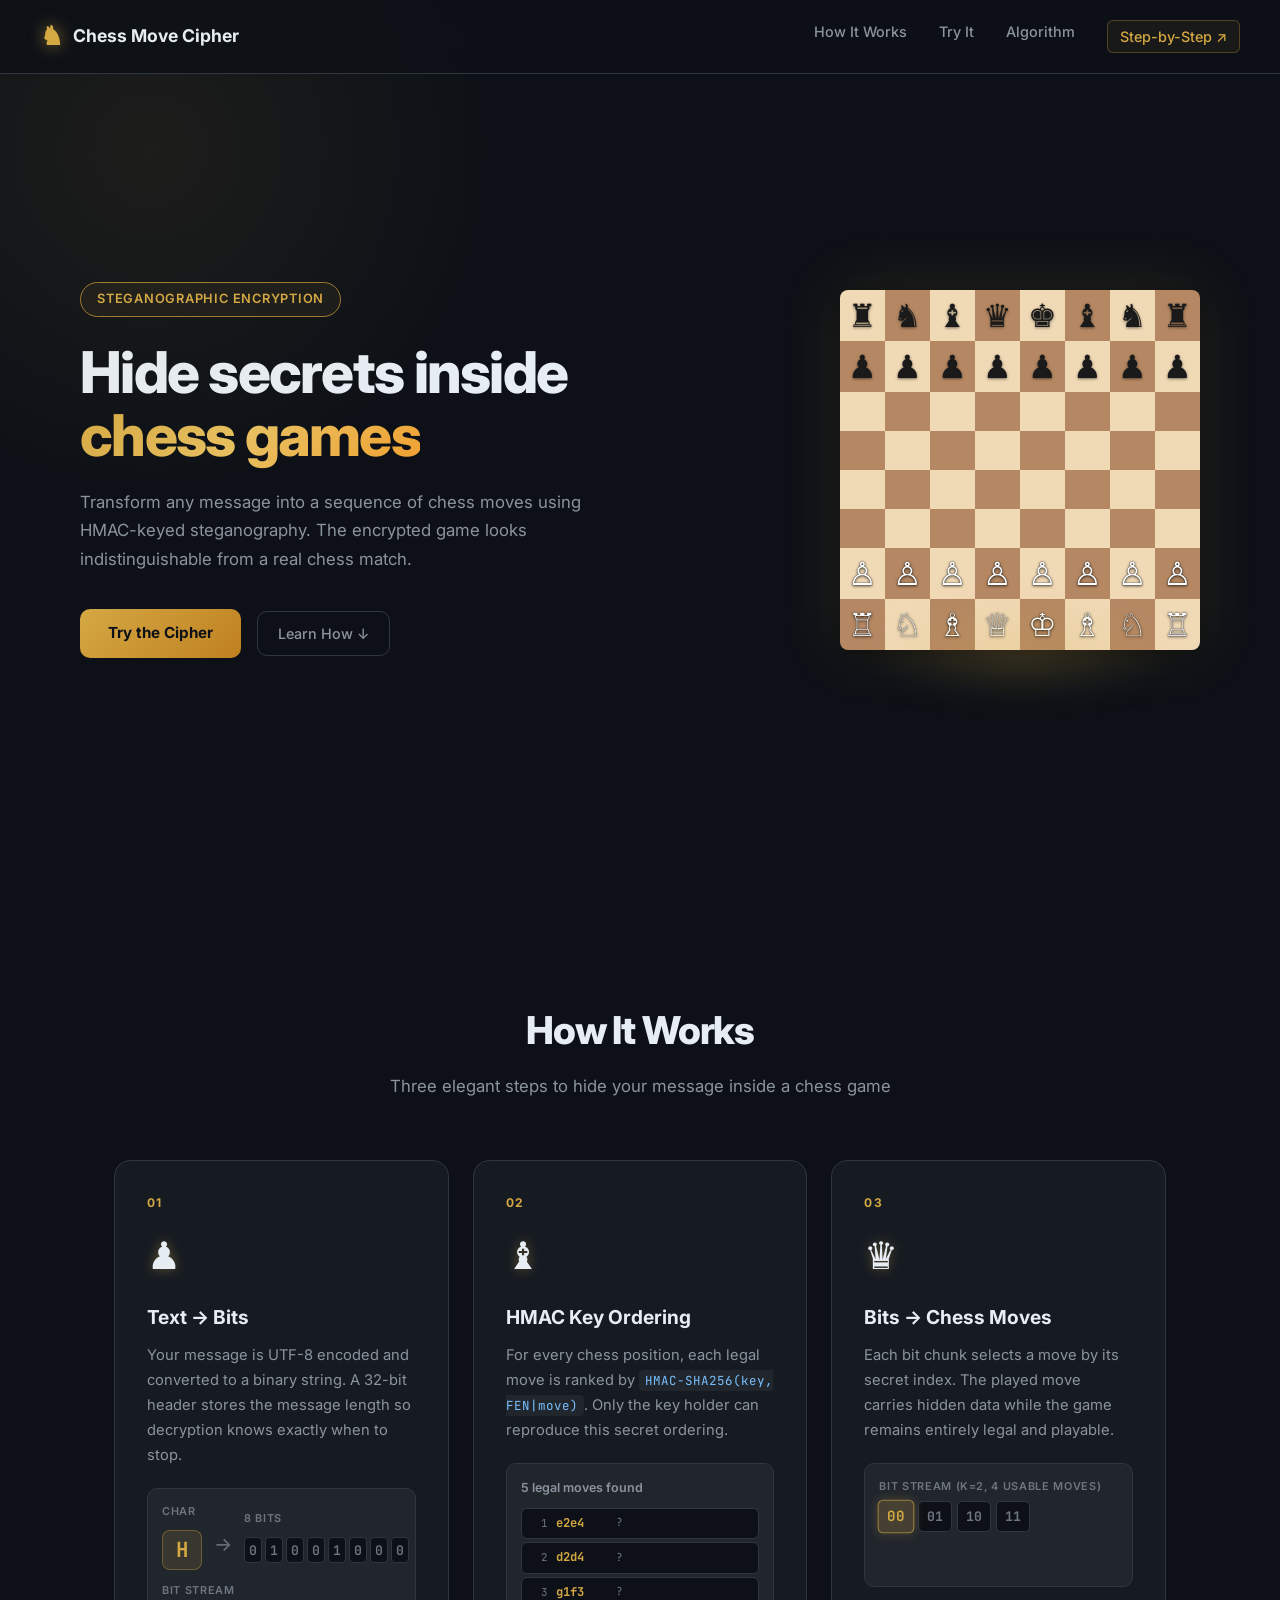
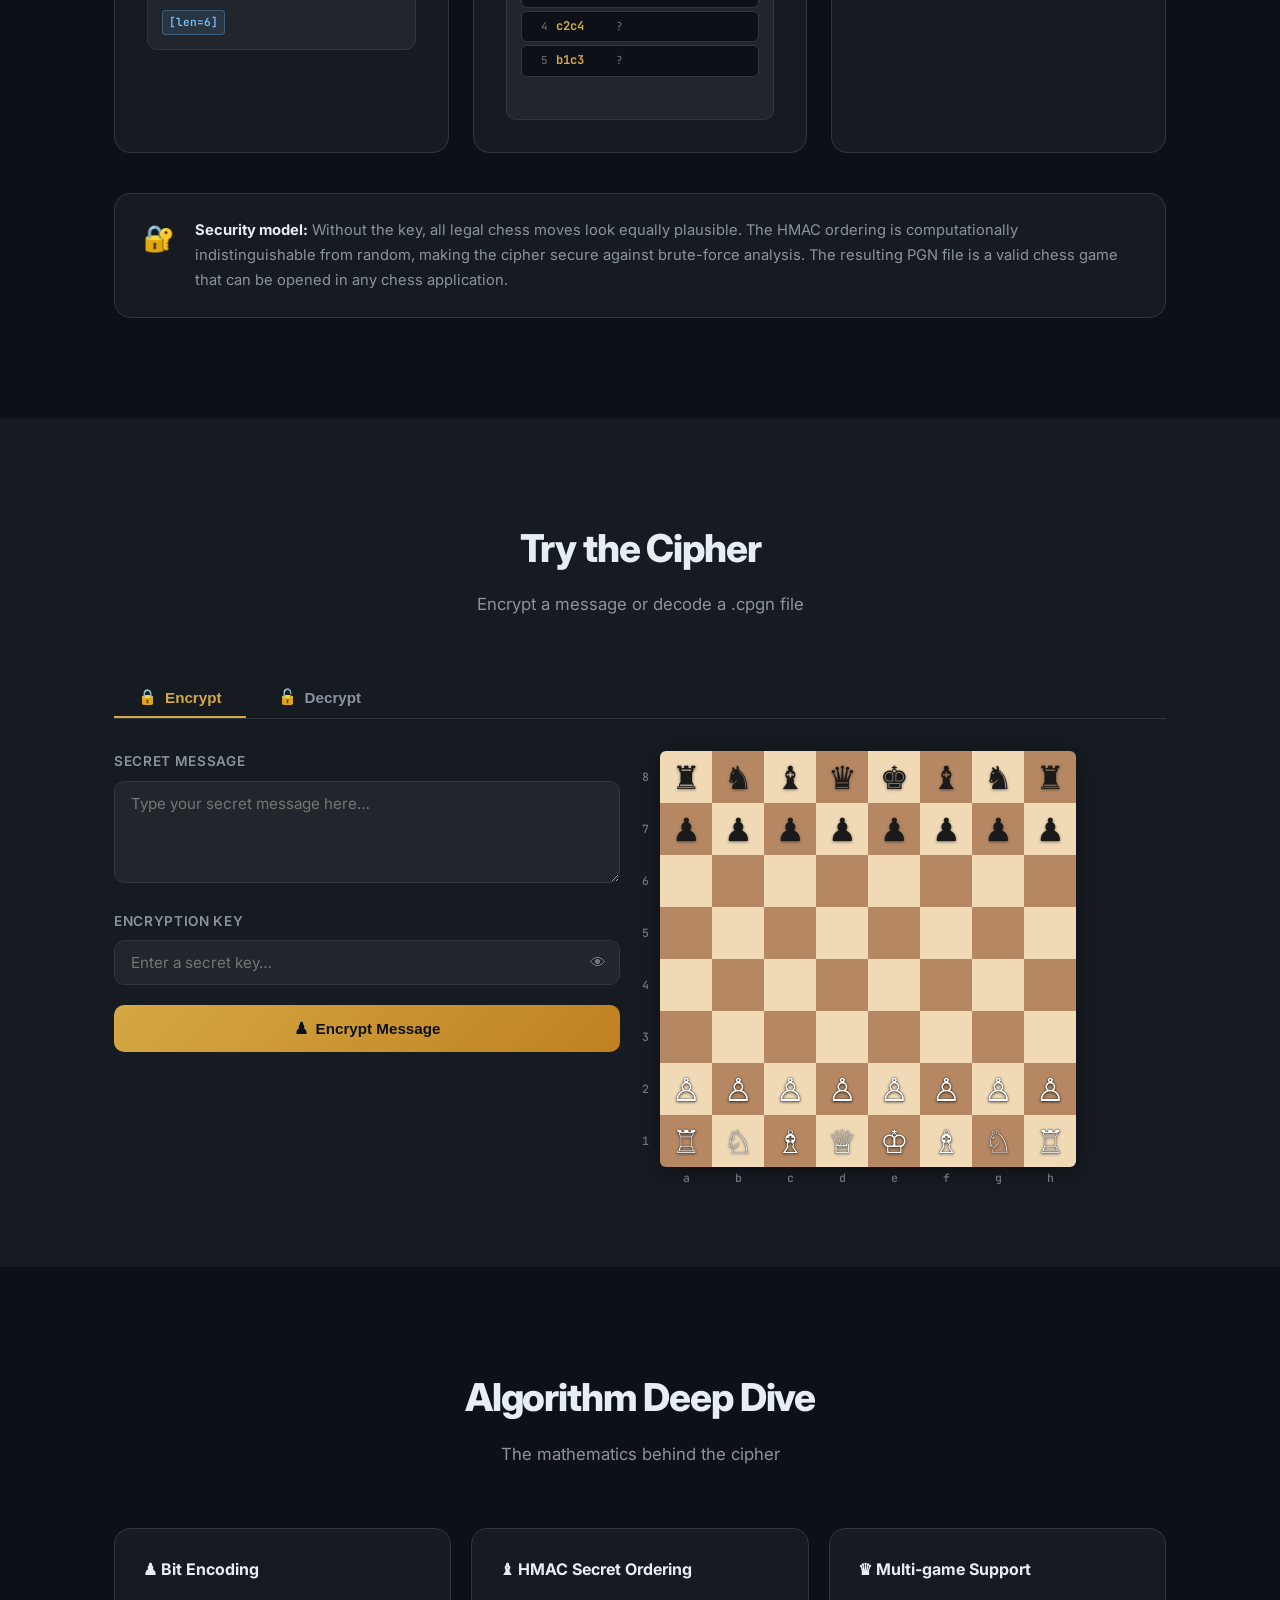
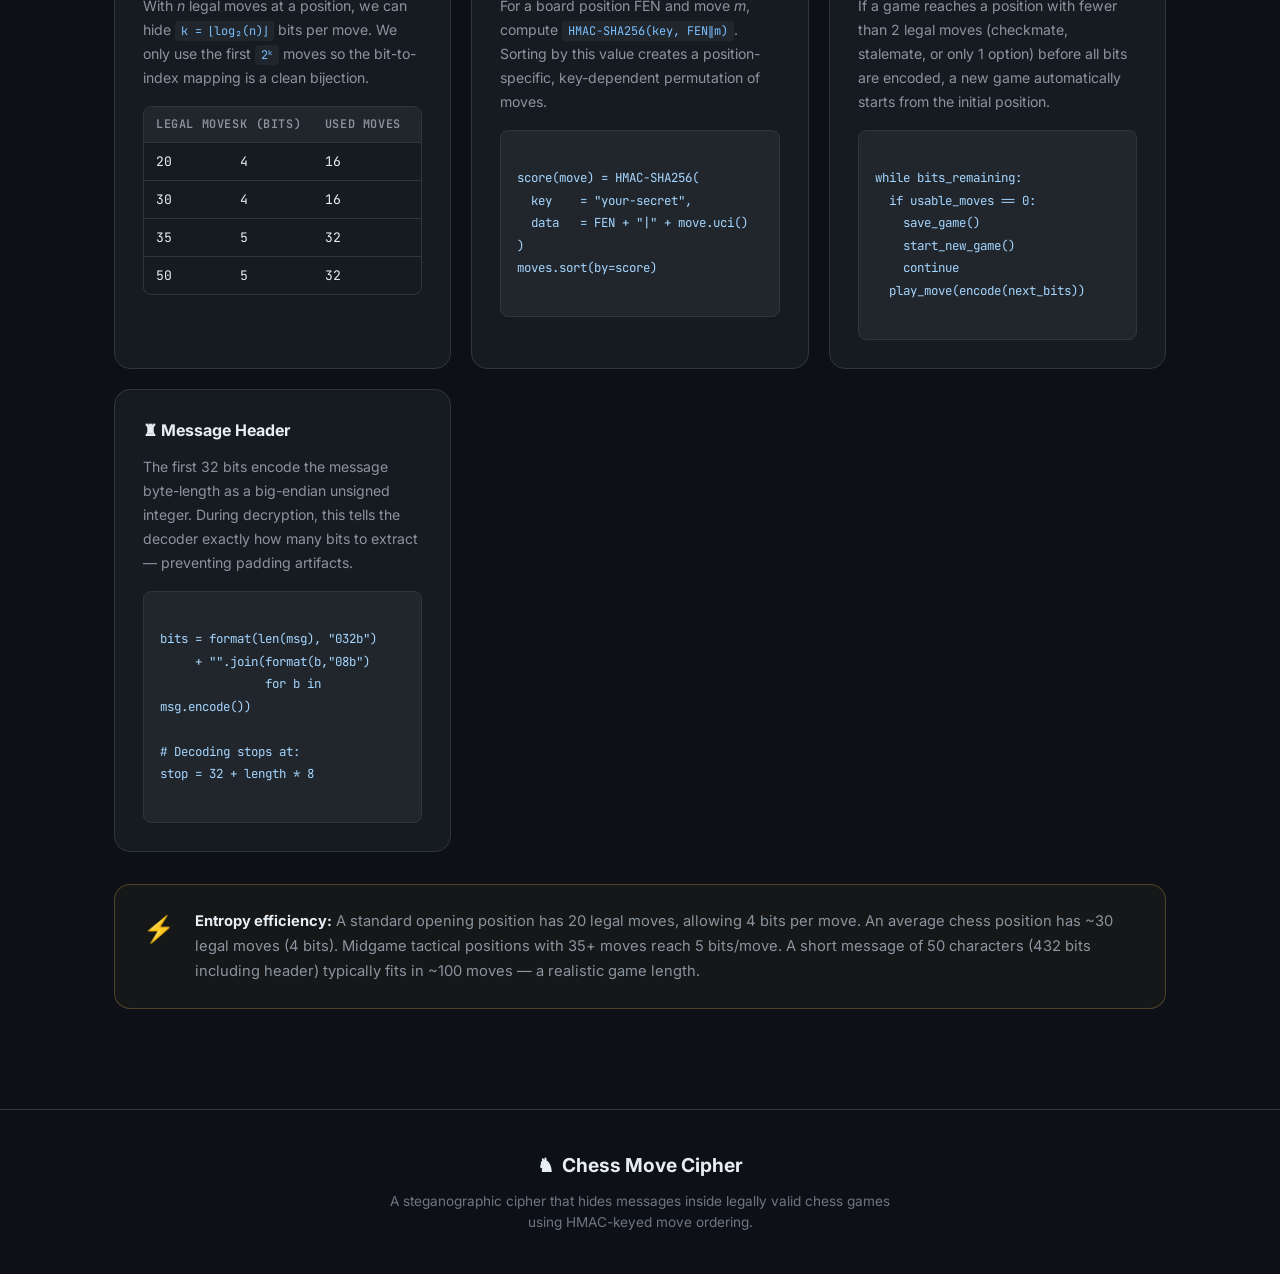
==== commit c95ea24d: "Add step-by-step walkthrough page with interactive trace player - New /walkthrough route with full e" ====
--- a/templates/index.html
+++ b/templates/index.html
@@ -21,6 +21,7 @@
       <a href="#how-it-works">How It Works</a>
       <a href="#cipher-tool">Try It</a>
       <a href="#algorithm">Algorithm</a>
+      <a href="/walkthrough" class="nav-link-highlight">Step-by-Step ↗</a>
     </div>
   </nav>
 
--- a/static/css/style.css
+++ b/static/css/style.css
@@ -93,6 +93,14 @@
   transition: color 0.2s;
 }
 .nav-links a:hover { color: var(--text); }
+.nav-links .nav-link-highlight {
+  color: var(--gold);
+  border: 1px solid rgba(212,168,67,0.3);
+  padding: 4px 12px;
+  border-radius: 6px;
+  background: rgba(212,168,67,0.06);
+}
+.nav-links .nav-link-highlight:hover { background: rgba(212,168,67,0.14); color: var(--gold); }
 
 /* ─── Hero ─── */
 .hero {
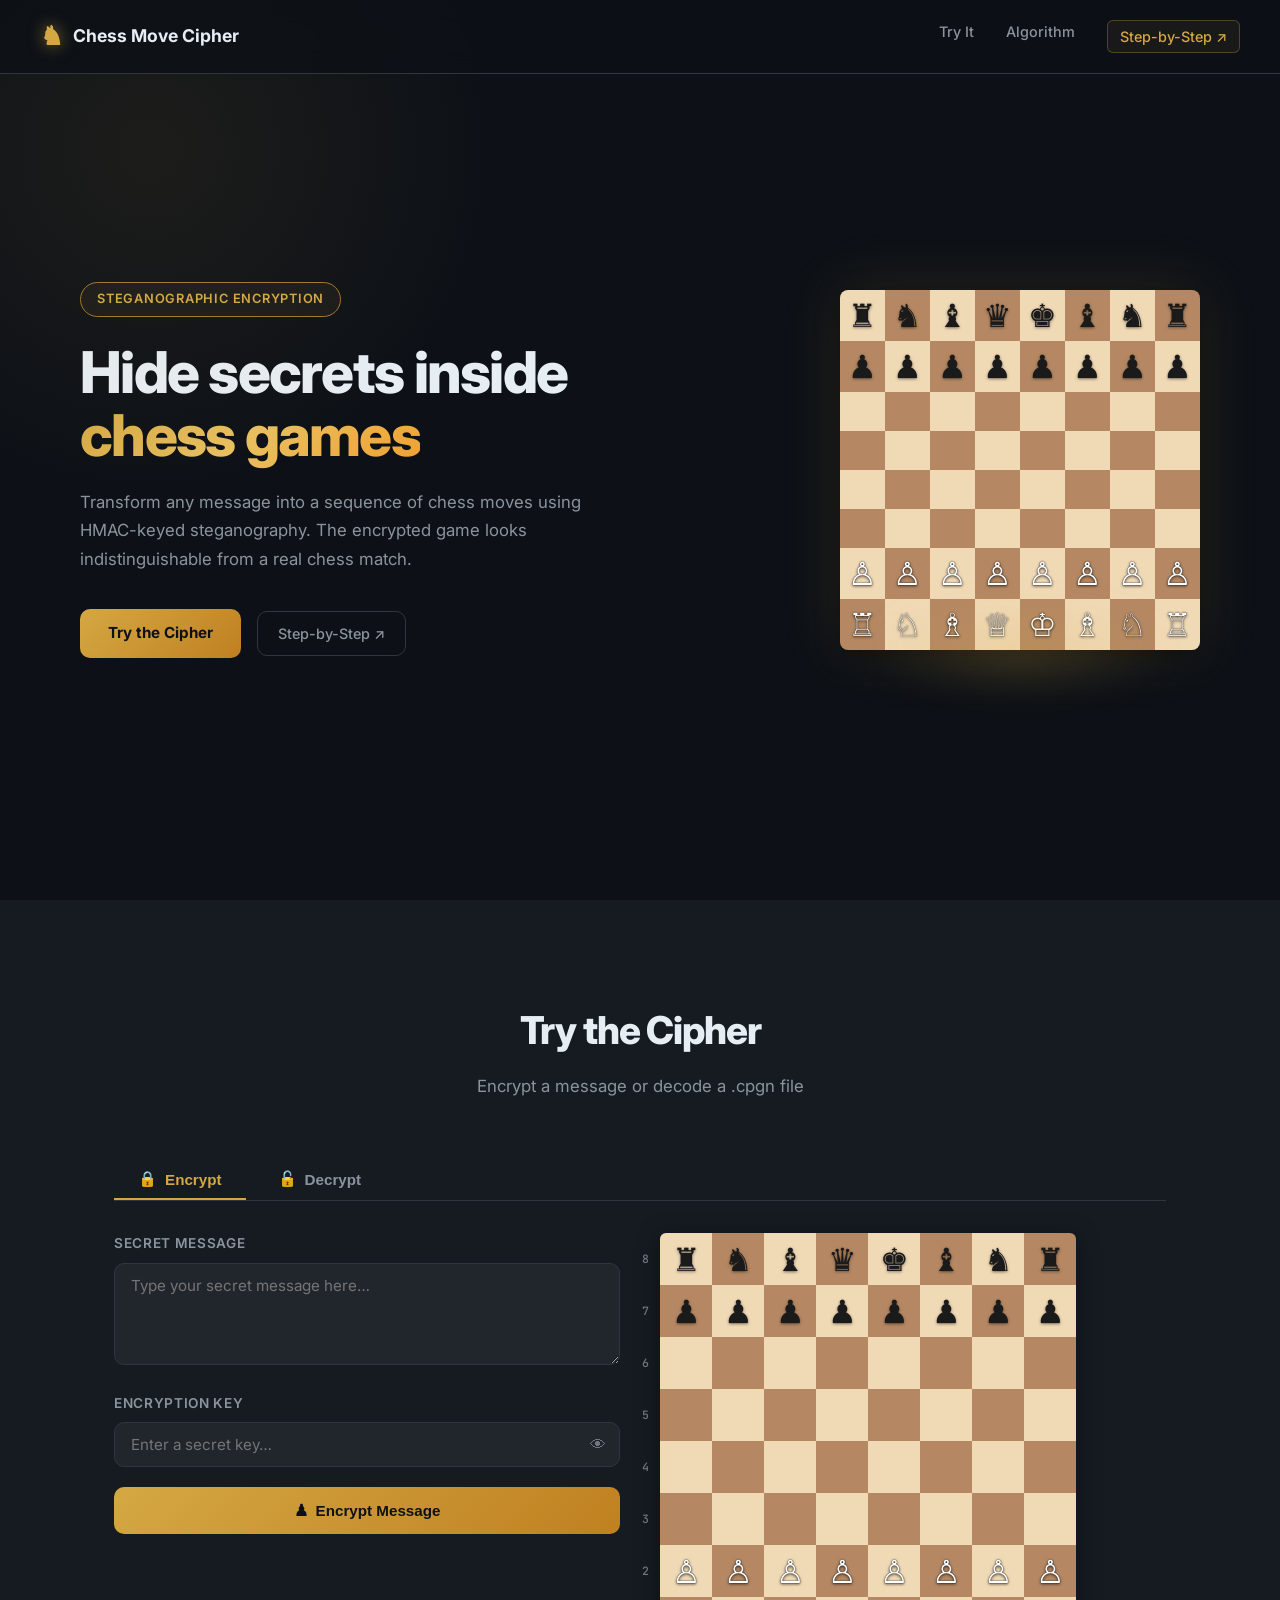
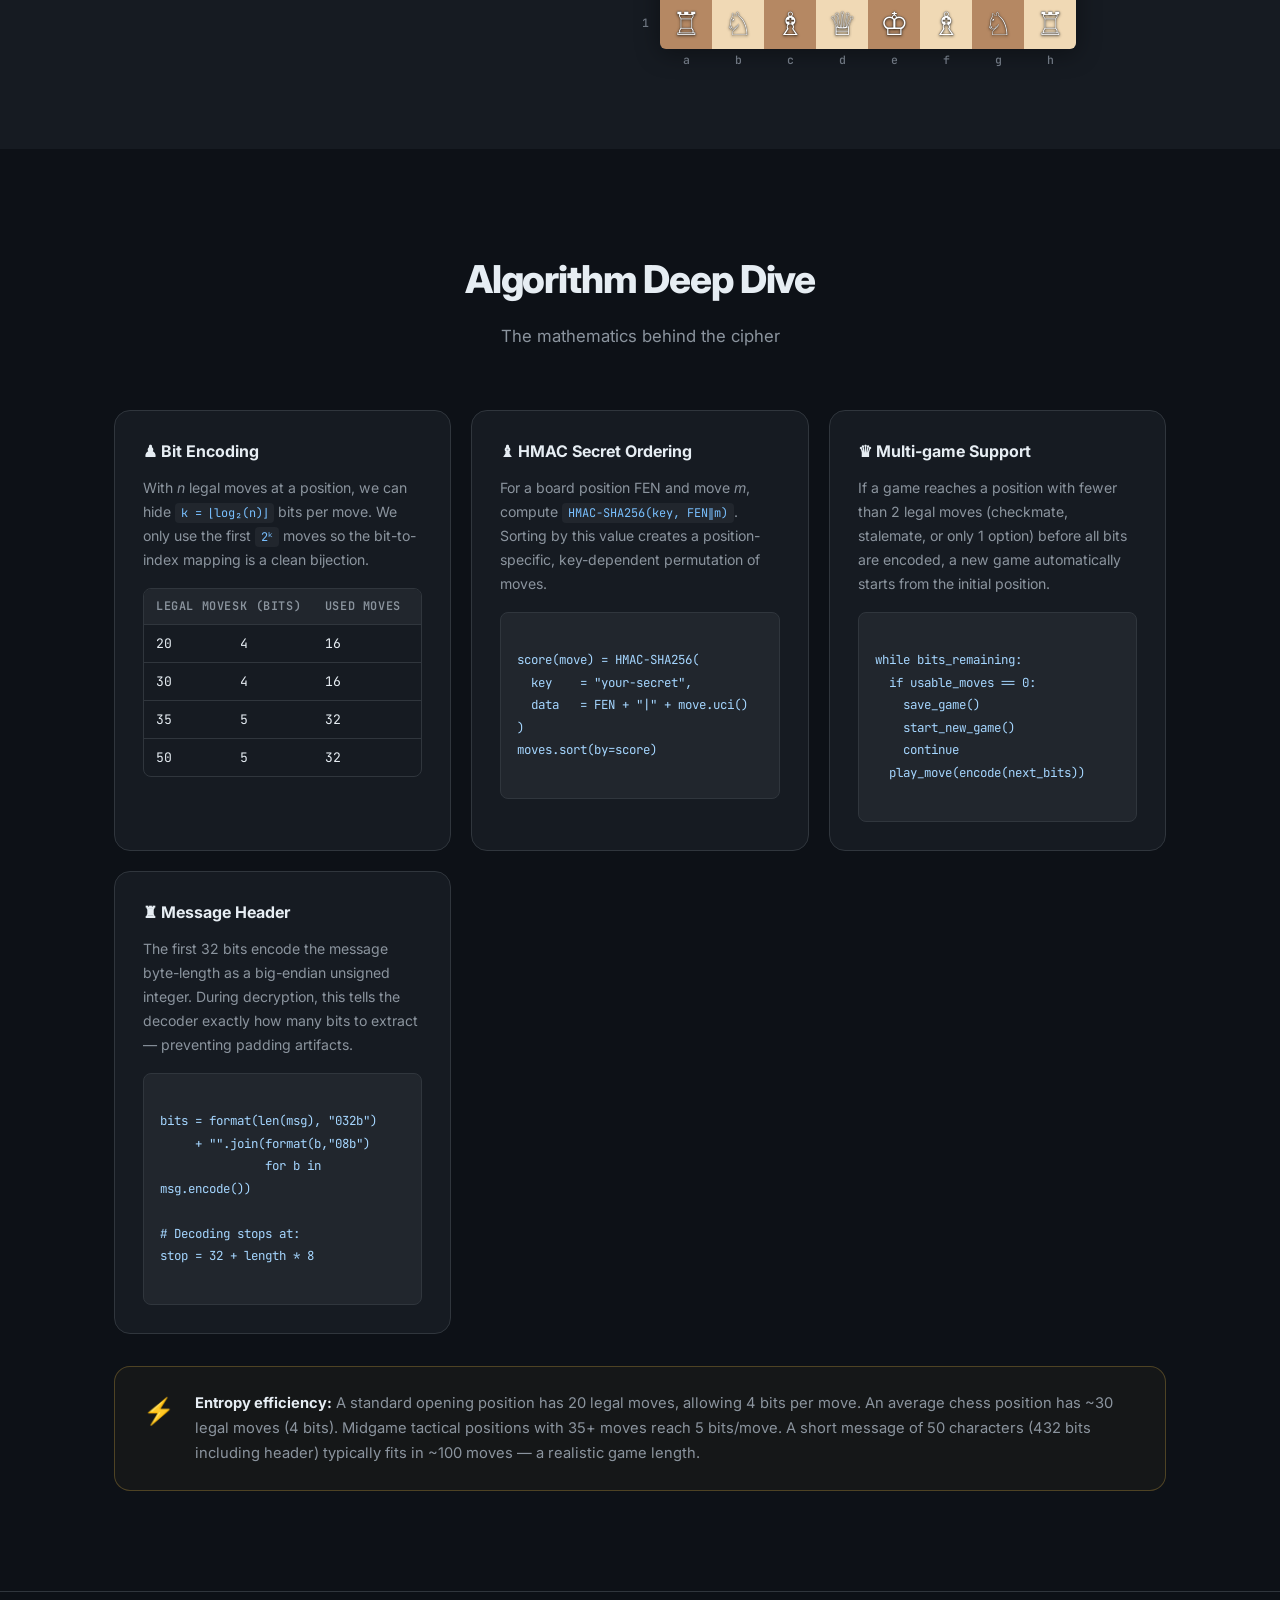
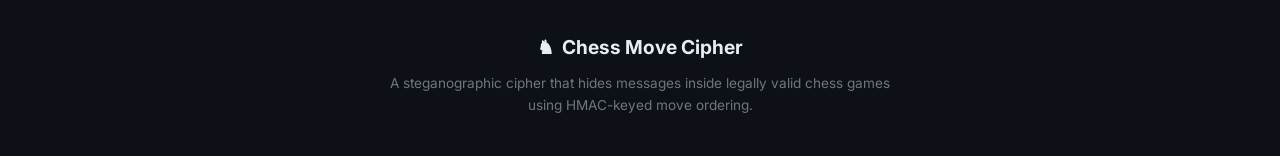
==== commit 8b21ec46: "Remove How It Works section, redirect hero button to walkthrough Co-Authored-By: Claude Sonnet 4.6 <" ====
--- a/templates/index.html
+++ b/templates/index.html
@@ -18,7 +18,6 @@
       Chess Move Cipher
     </div>
     <div class="nav-links">
-      <a href="#how-it-works">How It Works</a>
       <a href="#cipher-tool">Try It</a>
       <a href="#algorithm">Algorithm</a>
       <a href="/walkthrough" class="nav-link-highlight">Step-by-Step ↗</a>
@@ -33,90 +32,12 @@
       <p class="hero-sub">Transform any message into a sequence of chess moves using HMAC-keyed steganography. The encrypted game looks indistinguishable from a real chess match.</p>
       <div class="hero-cta">
         <a href="#cipher-tool" class="btn-primary">Try the Cipher</a>
-        <a href="#how-it-works" class="btn-ghost">Learn How ↓</a>
+        <a href="/walkthrough" class="btn-ghost">Step-by-Step ↗</a>
       </div>
     </div>
     <div class="hero-visual">
       <div class="floating-board" id="hero-board"></div>
       <div class="board-glow"></div>
-    </div>
-  </section>
-
-  <!-- How It Works -->
-  <section id="how-it-works" class="section">
-    <div class="container">
-      <div class="section-header">
-        <h2>How It Works</h2>
-        <p>Three elegant steps to hide your message inside a chess game</p>
-      </div>
-
-      <div class="steps-grid">
-        <!-- Step 1 -->
-        <div class="step-card">
-          <div class="step-num">01</div>
-          <div class="step-icon-wrap"><span class="step-piece">♟</span></div>
-          <h3>Text → Bits</h3>
-          <p>Your message is UTF-8 encoded and converted to a binary string. A 32-bit header stores the message length so decryption knows exactly when to stop.</p>
-          <div class="step-demo" id="demo-1">
-            <div class="d1-row">
-              <div class="d1-char-box">
-                <div class="d1-micro-label">char</div>
-                <div class="d1-char" id="d1-char">H</div>
-              </div>
-              <div class="d1-arrow">→</div>
-              <div class="d1-bin-box">
-                <div class="d1-micro-label">8 bits</div>
-                <div class="d1-bits" id="d1-bits">
-                  <span class="bc">0</span><span class="bc">1</span><span class="bc">0</span>
-                  <span class="bc">0</span><span class="bc">1</span><span class="bc">0</span>
-                  <span class="bc">0</span><span class="bc">0</span>
-                </div>
-              </div>
-            </div>
-            <div class="d1-stream-box">
-              <div class="d1-micro-label">bit stream</div>
-              <div class="d1-stream" id="d1-stream">
-                <span class="d1-block hdr" title="32-bit length header">[header]</span>
-              </div>
-            </div>
-          </div>
-        </div>
-
-        <!-- Step 2 -->
-        <div class="step-card">
-          <div class="step-num">02</div>
-          <div class="step-icon-wrap"><span class="step-piece">♝</span></div>
-          <h3>HMAC Key Ordering</h3>
-          <p>For every chess position, each legal move is ranked by <code>HMAC-SHA256(key, FEN|move)</code>. Only the key holder can reproduce this secret ordering.</p>
-          <div class="step-demo" id="demo-2">
-            <div class="d2-status" id="d2-status">Computing scores…</div>
-            <div class="d2-list" id="d2-list"></div>
-            <div class="d2-calc" id="d2-calc"></div>
-          </div>
-        </div>
-
-        <!-- Step 3 -->
-        <div class="step-card">
-          <div class="step-num">03</div>
-          <div class="step-icon-wrap"><span class="step-piece">♛</span></div>
-          <h3>Bits → Chess Moves</h3>
-          <p>Each bit chunk selects a move by its secret index. The played move carries hidden data while the game remains entirely legal and playable.</p>
-          <div class="step-demo" id="demo-3">
-            <div class="d3-micro-label">bit stream  (k=2, 4 usable moves)</div>
-            <div class="d3-chunks" id="d3-chunks"></div>
-            <div class="d3-eq" id="d3-eq"></div>
-            <div class="d3-moves" id="d3-moves"></div>
-          </div>
-        </div>
-      </div>
-
-      <!-- Security note -->
-      <div class="info-card">
-        <div class="info-icon">🔐</div>
-        <div class="info-text">
-          <strong>Security model:</strong> Without the key, all legal chess moves look equally plausible. The HMAC ordering is computationally indistinguishable from random, making the cipher secure against brute-force analysis. The resulting PGN file is a valid chess game that can be opened in any chess application.
-        </div>
-      </div>
     </div>
   </section>
 
